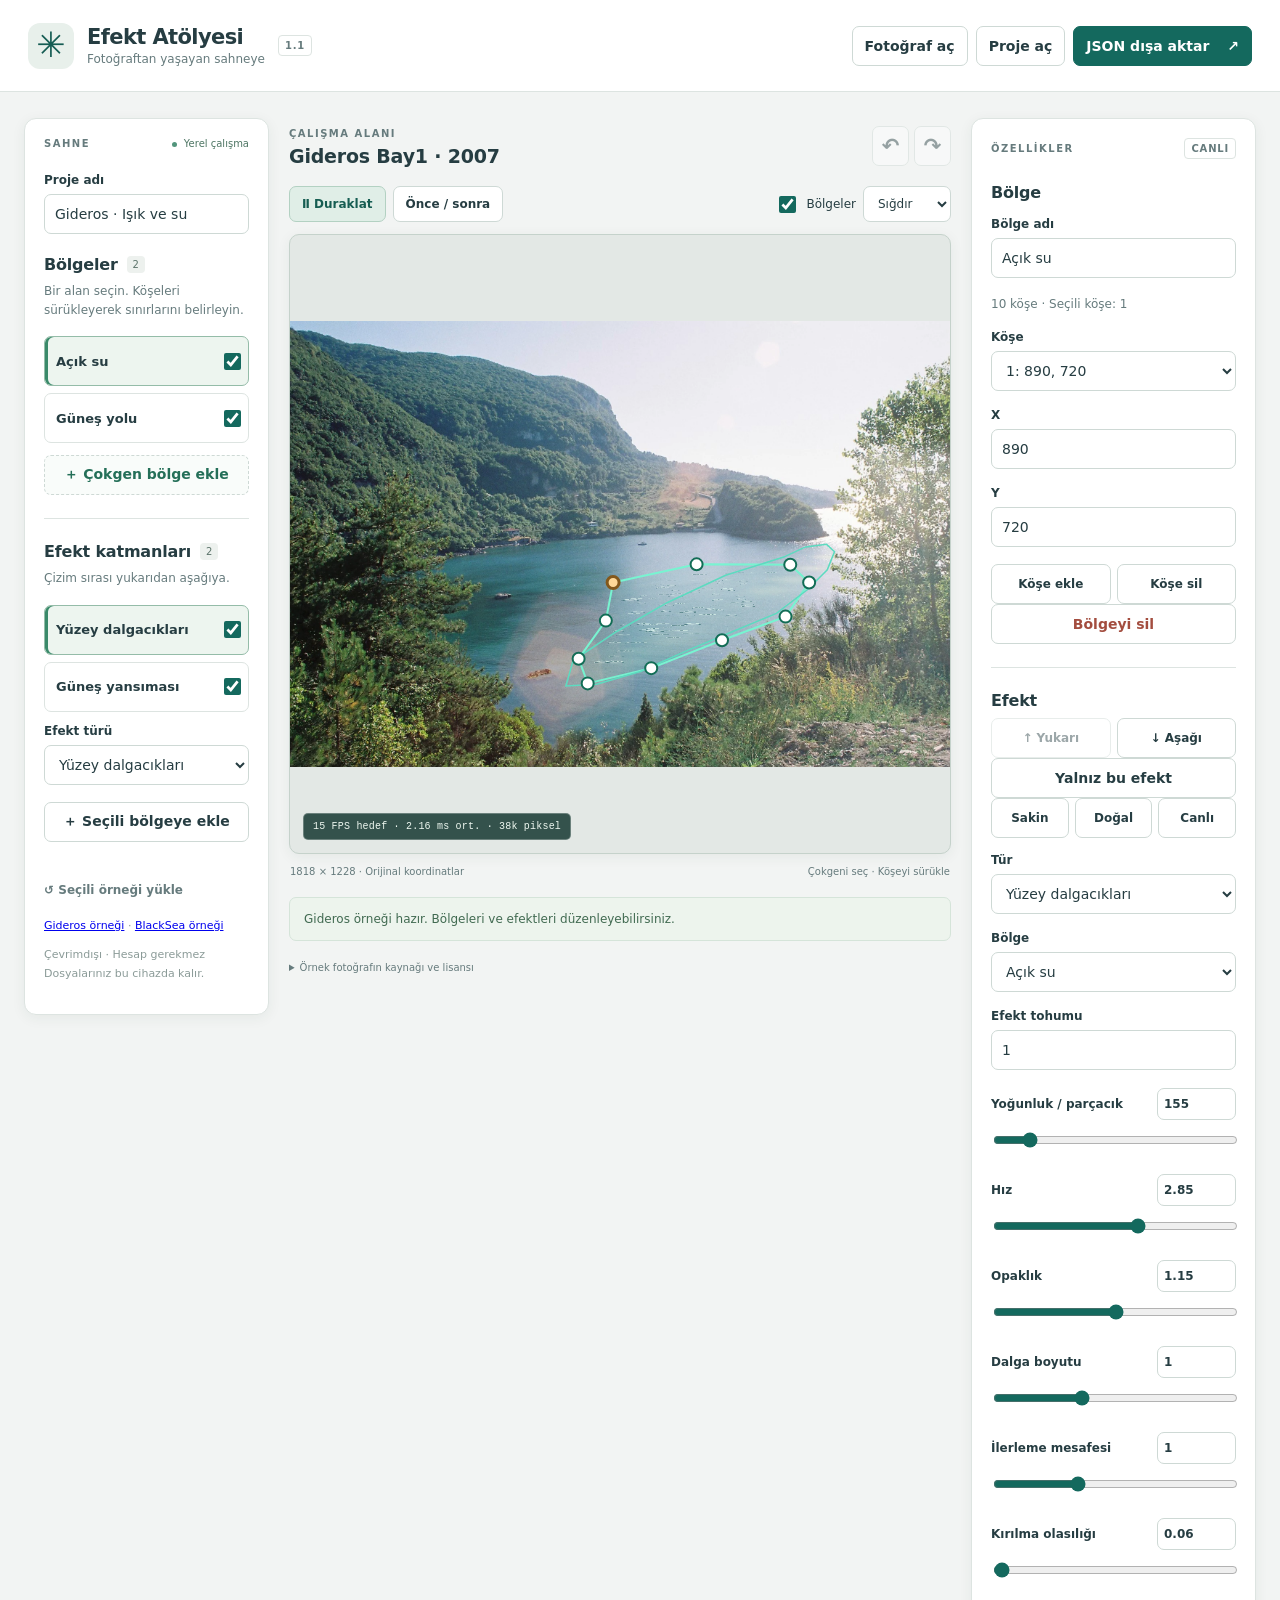
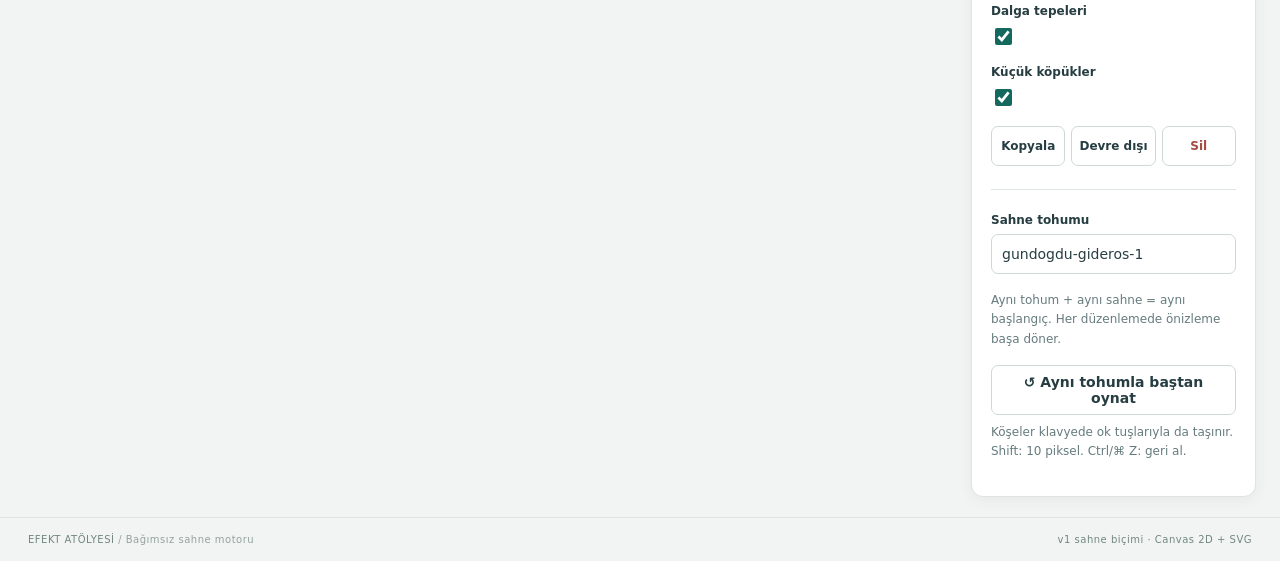
==== index.html @ 1693cc12 "baseline: existing effect studio 1.1" ====
<!doctype html>
<html lang="tr">
<head>
  <meta charset="utf-8"><meta name="viewport" content="width=device-width,initial-scale=1">
  <meta name="color-scheme" content="light">
  <meta http-equiv="Content-Security-Policy" content="default-src 'self'; script-src 'self'; style-src 'self' 'unsafe-inline'; img-src 'self' data: blob:; connect-src 'self'; object-src 'none'; base-uri 'none'; form-action 'none'">
  <title>Efekt Atölyesi — Sahne düzenleyici</title>
  <link rel="icon" href="data:,">
  <link rel="stylesheet" href="styles.css">
  <script type="module" src="src/editor/main.mjs"></script>
</head>
<body>
  <header class="topbar">
    <div class="brand"><span class="brand-mark" aria-hidden="true">✳</span><div><h1>Efekt Atölyesi</h1><p>Fotoğraftan yaşayan sahneye</p></div><span class="version">1.1</span></div>
    <nav class="file-actions" aria-label="Proje işlemleri">
      <button type="button" id="open-photo">Fotoğraf aç</button><input id="photo-file" class="visually-hidden" type="file" accept="image/png,image/jpeg,image/webp,image/avif,image/gif" aria-label="Fotoğraf dosyası">
      <button type="button" id="open-project">Proje aç</button><input id="project-file" class="visually-hidden" type="file" accept=".json,application/json" aria-label="JSON proje dosyası">
      <button type="button" id="export" class="primary">JSON dışa aktar <span aria-hidden="true">↗</span></button>
    </nav>
  </header>
  <main class="workspace">
    <aside class="panel library" aria-label="Sahne katmanları">
      <div class="panel-heading"><span class="eyebrow">SAHNE</span><span class="local-badge"><i></i> Yerel çalışma</span></div>
      <label class="field">Proje adı<input id="scene-name" maxlength="160"></label>
      <div class="section-title"><h2>Bölgeler</h2><span id="zone-count" class="count">0</span></div>
      <p class="help">Bir alan seçin. Köşeleri sürükleyerek sınırlarını belirleyin.</p>
      <div id="zones" class="item-list"></div>
      <button type="button" id="add-zone" class="full dashed">＋ Çokgen bölge ekle</button>
      <div class="divider"></div>
      <div class="section-title"><h2>Efekt katmanları</h2><span id="effect-count" class="count">0</span></div>
      <p class="help">Çizim sırası yukarıdan aşağıya.</p>
      <div id="effects" class="item-list"></div>
      <label class="field"><span>Efekt türü</span><select id="effect-type"></select></label>
      <button type="button" id="add-effect" class="full">＋ Seçili bölgeye ekle</button>
      <div class="library-bottom"><button type="button" id="reset" class="text-button">↺ Seçili örneği yükle</button><p><a href="?example=gideros">Gideros örneği</a> · <a href="?example=blacksea">BlackSea örneği</a></p><p>Çevrimdışı · Hesap gerekmez<br>Dosyalarınız bu cihazda kalır.</p></div>
    </aside>
    <section class="stage-column" aria-label="Canlı önizleme">
      <div class="stage-heading"><div><span class="eyebrow">ÇALIŞMA ALANI</span><h2 id="photo-name">Gideros</h2></div><div class="history-actions"><button type="button" id="undo" title="Geri al (Ctrl/⌘ Z)" aria-label="Geri al">↶</button><button type="button" id="redo" title="Yinele (Ctrl/⌘ Shift Z)" aria-label="Yinele">↷</button></div></div>
      <div class="preview-toolbar">
        <div class="toolbar-group"><button type="button" id="play" aria-pressed="true">Ⅱ Duraklat</button><button type="button" id="compare" aria-pressed="false">Önce / sonra</button></div>
        <div class="toolbar-group"><label class="check"><input id="guides" type="checkbox" checked> Bölgeler</label><label class="fit-control"><span class="visually-hidden">Fotoğraf yerleşimi</span><select id="fit"><option value="contain">Sığdır</option><option value="cover">Doldur</option></select></label></div>
      </div>
      <div id="preview-host" class="preview-host">
        <img id="photo" alt="Gideros örnek fotoğrafı" draggable="false">
        <svg id="guides-svg" xmlns="http://www.w3.org/2000/svg" aria-label="Bölge çokgenleri ve köşe tutamaçları"></svg>
        <span id="comparison-badge" class="comparison-badge" hidden>ÖNCE · Efektler kapalı</span>
        <div id="stats" class="stats" role="status">Motor hazırlanıyor…</div>
      </div>
      <p id="solo-status" class="help" role="status" hidden></p>
      <div class="stage-caption"><span id="dimensions">1818 × 1228 · Orijinal koordinatlar</span><span>Çokgeni seç · Köşeyi sürükle</span></div>
      <div id="status" class="status" role="status" aria-live="polite">Örnek sahne yükleniyor…</div>
      <details class="photo-credit"><summary>Örnek fotoğrafın kaynağı ve lisansı</summary><p id="credit-text"></p><p id="gideros-license"><a href="https://commons.wikimedia.org/wiki/File:Gideros_Bay1.jpg" target="_blank" rel="noreferrer">Makalp · Gideros Bay1 (2007)</a> · <a href="https://creativecommons.org/licenses/by-sa/3.0/" target="_blank" rel="license noreferrer">CC BY-SA 3.0</a>. Fotoğraf WebP olarak yeniden kodlanmıştır. Yalnızca örnek sahnedir.</p></details>
    </section>
    <aside class="panel inspector" aria-label="Bölge ve efekt ayarları">
      <div class="panel-heading"><span class="eyebrow">ÖZELLİKLER</span><span class="version">CANLI</span></div>
      <section id="zone-inspector"></section>
      <div class="divider"></div>
      <section id="effect-inspector"></section>
      <div class="divider"></div>
      <label class="field">Sahne tohumu<input id="scene-seed" maxlength="120" spellcheck="false"></label>
      <p class="help">Aynı tohum + aynı sahne = aynı başlangıç. Her düzenlemede önizleme başa döner.</p>
      <button type="button" id="restart" class="full">↺ Aynı tohumla baştan oynat</button>
      <p class="help">Köşeler klavyede ok tuşlarıyla da taşınır. Shift: 10 piksel. Ctrl/⌘ Z: geri al.</p>
    </aside>
  </main>
  <footer class="app-footer"><span>EFEKT ATÖLYESİ <span class="muted">/ Bağımsız sahne motoru</span></span><span>v1 sahne biçimi · Canvas 2D + SVG</span></footer>
  <noscript>Bu yerel düzenleyiciyi kullanmak için JavaScript’i etkinleştirin.</noscript>
</body>
</html>
---- styles.css ----
:root{font-family:system-ui,-apple-system,"Segoe UI",sans-serif;color:#263d42;background:#f2f4f3;font-size:14px;--accent:#14695e;--border:#dde4e1;--muted:#667b7d;--shadow:0 3px 14px #203b3510}*{box-sizing:border-box}body{margin:0}button,input,select{font:inherit}button,select,input{min-height:40px;border:1px solid #ced9d5;border-radius:7px;background:white;color:inherit}button{padding:8px 12px;cursor:pointer;font-weight:600;transition:background .12s}button:hover{background:#edf4f1;border-color:#9db7ac}button:disabled{opacity:.45;cursor:default}button.primary{background:var(--accent);border-color:var(--accent);color:#fff}button.primary:hover{background:#0e554c}button[aria-pressed=true]{background:#e0eee7;color:#165d52;border-color:#b3d1c2}:focus-visible{outline:3px solid #e8a440;outline-offset:3px}input,select{padding:8px 10px;max-width:100%;width:100%}input[type=checkbox]{width:17px;height:17px;min-height:0;accent-color:var(--accent);cursor:pointer}input[type=range]{padding:0;min-height:26px;accent-color:var(--accent)}.topbar{min-height:92px;background:#fff;border-bottom:1px solid var(--border);display:flex;align-items:center;justify-content:space-between;padding:18px 28px;gap:20px}.brand{display:flex;gap:13px;align-items:center}.brand-mark{font-size:35px;line-height:1;color:#155c53;background:#e8f0eb;width:46px;height:46px;border-radius:12px;display:grid;place-items:center}h1{font-size:21px;letter-spacing:-.6px;margin:0}h2{font-size:16px;margin:0;letter-spacing:-.2px}.brand p{margin:3px 0 0;font-size:12px;color:var(--muted)}.version{font-size:10px;letter-spacing:.8px;font-weight:700;border:1px solid var(--border);border-radius:4px;padding:4px 6px;white-space:nowrap;color:var(--muted)}.file-actions{display:flex;gap:8px;flex-wrap:wrap}.file-actions .primary span{margin-left:13px}.workspace{max-width:1920px;margin:auto;padding:26px 24px 20px;display:grid;grid-template-columns:245px minmax(300px,1fr) 285px;gap:20px;align-items:start}.panel{background:white;border:1px solid var(--border);box-shadow:var(--shadow);border-radius:12px;padding:19px;min-width:0}.panel-heading{display:flex;align-items:center;justify-content:space-between;gap:8px;margin-bottom:24px}.eyebrow{font-size:10px;font-weight:750;letter-spacing:1.5px;color:var(--muted)}.local-badge{font-size:10px;color:#4d7563;white-space:nowrap}.local-badge i{display:inline-block;background:#52957c;width:5px;height:5px;border-radius:50%;margin-right:4px}.field{display:flex;flex-direction:column;gap:7px;font-size:12px;font-weight:600;margin-bottom:17px}.field input,.field select{font-size:14px;font-weight:400}.section-title{display:flex;align-items:center;gap:9px;margin:21px 0 8px}.count{font-size:10px;background:#edf1ee;color:#5c746b;border-radius:4px;padding:3px 6px}.help{font-size:12px;line-height:1.6;color:var(--muted);margin:8px 0 16px}.item-list{display:grid;gap:7px;margin-bottom:12px}.list-row{display:flex;align-items:center;gap:6px;border:1px solid var(--border);border-radius:7px;background:#fff;padding:4px}.list-row.selected{background:#edf5ef;border-color:#94bca8;box-shadow:inset 3px 0 #3a8a6a}.list-row .row-select{flex:1;min-width:0;text-align:left;border:0;background:transparent;font-size:13px;font-weight:600;padding:7px;overflow:hidden;text-overflow:ellipsis}.row-select small{display:block;font-size:10px;color:var(--muted);font-weight:400;margin-top:4px}.row-toggle{display:grid;place-items:center;min-width:30px}.swatch{display:inline-block;width:8px;height:8px;border-radius:2px;margin-right:7px;background:#3caa8b}.list-row:nth-child(even) .swatch{background:#d6a252}.full{width:100%}.dashed{border-style:dashed;color:#246f58;background:#f9fcfa}.divider{height:1px;background:var(--border);margin:23px 0}.library-bottom{margin-top:32px}.text-button{border:0;background:transparent;padding:0;min-height:32px;color:var(--muted);text-align:left;font-size:12px}.library-bottom p{font-size:11px;line-height:1.7;color:#8b9b98}.stage-column{min-width:0}.stage-heading{display:flex;justify-content:space-between;align-items:center;min-height:55px;margin-bottom:13px}.stage-heading h2{font-size:19px;margin-top:5px}.history-actions{display:flex;gap:5px}.history-actions button{font-size:21px;min-width:37px;padding:1px 8px}.preview-toolbar{display:flex;justify-content:space-between;gap:10px;align-items:center;margin:0 0 12px;flex-wrap:wrap}.toolbar-group{display:flex;gap:7px;align-items:center}.preview-toolbar button,.preview-toolbar select{font-size:12px;min-height:36px}.check{display:flex;gap:7px;align-items:center;font-size:12px;white-space:nowrap}.fit-control select{width:88px}.preview-host{position:relative;width:100%;height:clamp(360px,51vw,620px);overflow:hidden;background:#e3e8e5;border:1px solid #c5d2cb;border-radius:10px;box-shadow:var(--shadow);isolation:isolate}.preview-host>img{display:block;position:absolute;inset:0;width:100%;height:100%;object-fit:contain;object-position:50% 50%;user-select:none}.preview-host>svg{position:absolute;inset:0;width:100%;height:100%;z-index:2;overflow:hidden;touch-action:none;pointer-events:none}.zone-polygon{stroke:#5ddbc0;stroke-width:1.5;fill:#42b99c08;pointer-events:all;cursor:pointer;vector-effect:non-scaling-stroke}.zone-polygon.is-selected{stroke:#78f4d1;stroke-width:2;fill:#42b99c15}.vertex{fill:#fff;stroke:#126d56;stroke-width:2;pointer-events:all;cursor:grab;outline:none}.vertex.selected,.vertex:focus{fill:#ffd898;stroke:#83581c;stroke-width:3}.vertex:active{cursor:grabbing}.stats{position:absolute;bottom:13px;left:13px;z-index:3;border:1px solid #ffffff45;background:#193a34dc;color:#eff8f1;font:10px ui-monospace,monospace;letter-spacing:.2px;padding:7px 9px;border-radius:5px;pointer-events:none}.comparison-badge{position:absolute;top:13px;left:13px;z-index:3;background:#fff2cf;color:#674c12;font-size:11px;font-weight:700;padding:7px 10px;border-radius:5px;pointer-events:none}.stage-caption{display:flex;justify-content:space-between;gap:10px;font-size:10px;color:var(--muted);padding:12px 1px}.status{padding:12px 14px;border:1px solid #d5e4d9;background:#edf4ed;color:#416a51;border-radius:7px;font-size:12px;line-height:1.5;margin-top:8px;min-height:43px}.status.error{background:#fff1ea;border-color:#edbda9;color:#8d3926}.photo-credit{font-size:10px;color:var(--muted);margin:18px 0;line-height:1.7}.photo-credit summary{cursor:pointer}.photo-credit a{color:inherit}#zone-inspector h2,#effect-inspector h2{margin-bottom:8px}.inspector .field{margin-top:15px}.inspector .button-row{display:flex;gap:6px;flex-wrap:wrap}.inspector .button-row button{flex:1;font-size:12px;padding:7px;white-space:nowrap}.danger{color:#a34d3f}.param{margin:18px 0}.param-line{display:flex;justify-content:space-between;align-items:center;gap:10px;font-size:12px;font-weight:600;margin-bottom:5px}.param-line input{width:79px;min-height:32px;padding:4px 6px;font-variant-numeric:tabular-nums}.param-line label{flex:1}.empty{font-size:12px;color:var(--muted);padding:14px 8px;border:1px dashed var(--border);border-radius:7px;line-height:1.6}.app-footer{display:flex;justify-content:space-between;gap:20px;padding:16px 28px;border-top:1px solid var(--border);color:#728780;font-size:10px;letter-spacing:.5px}.muted{color:#94a39d}.visually-hidden{position:absolute;width:1px;height:1px;padding:0;margin:-1px;overflow:hidden;clip:rect(0,0,0,0);white-space:nowrap;border:0}button[hidden],[hidden]{display:none!important}@media(min-width:1600px){.preview-host{height:680px}}@media(max-width:1180px){.workspace{grid-template-columns:210px minmax(300px,1fr);gap:16px;padding:20px 16px}.panel{padding:15px}.inspector{grid-column:1/-1;display:grid;grid-template-columns:1fr 1.4fr 1fr;gap:22px}.inspector>.divider{display:none}.inspector>section{min-width:0}.inspector>.field{grid-column:3;grid-row:1;align-self:start}.inspector>.help,.inspector>#restart{grid-column:3}.inspector #effect-inspector{grid-column:2;grid-row:1/6}.inspector #zone-inspector{grid-row:1/6}.preview-host{height:510px}}@media(max-width:700px){.topbar{padding:16px;align-items:start;flex-direction:column;gap:14px}.brand .version{margin-left:8px}.file-actions{width:100%}.file-actions button{flex:1;font-size:12px;padding:8px}.file-actions .primary span{margin:0}.workspace{display:flex;flex-direction:column;padding:15px 12px;gap:16px}.stage-column{width:100%;order:0}.library{order:1;width:100%}.inspector{order:2;width:100%;display:block}.preview-host{height:440px}.stage-heading{min-height:46px}.stage-heading h2{font-size:17px}.toolbar-group{gap:5px}.preview-toolbar{gap:8px}.preview-toolbar button{padding:7px}.stage-caption{font-size:9px}.stage-caption span:last-child{display:none}.inspector>.divider{display:block}.app-footer{padding:15px;font-size:9px;flex-direction:column;gap:7px}.stats{font-size:9px;left:8px;bottom:8px}.library-bottom{margin-top:18px}}
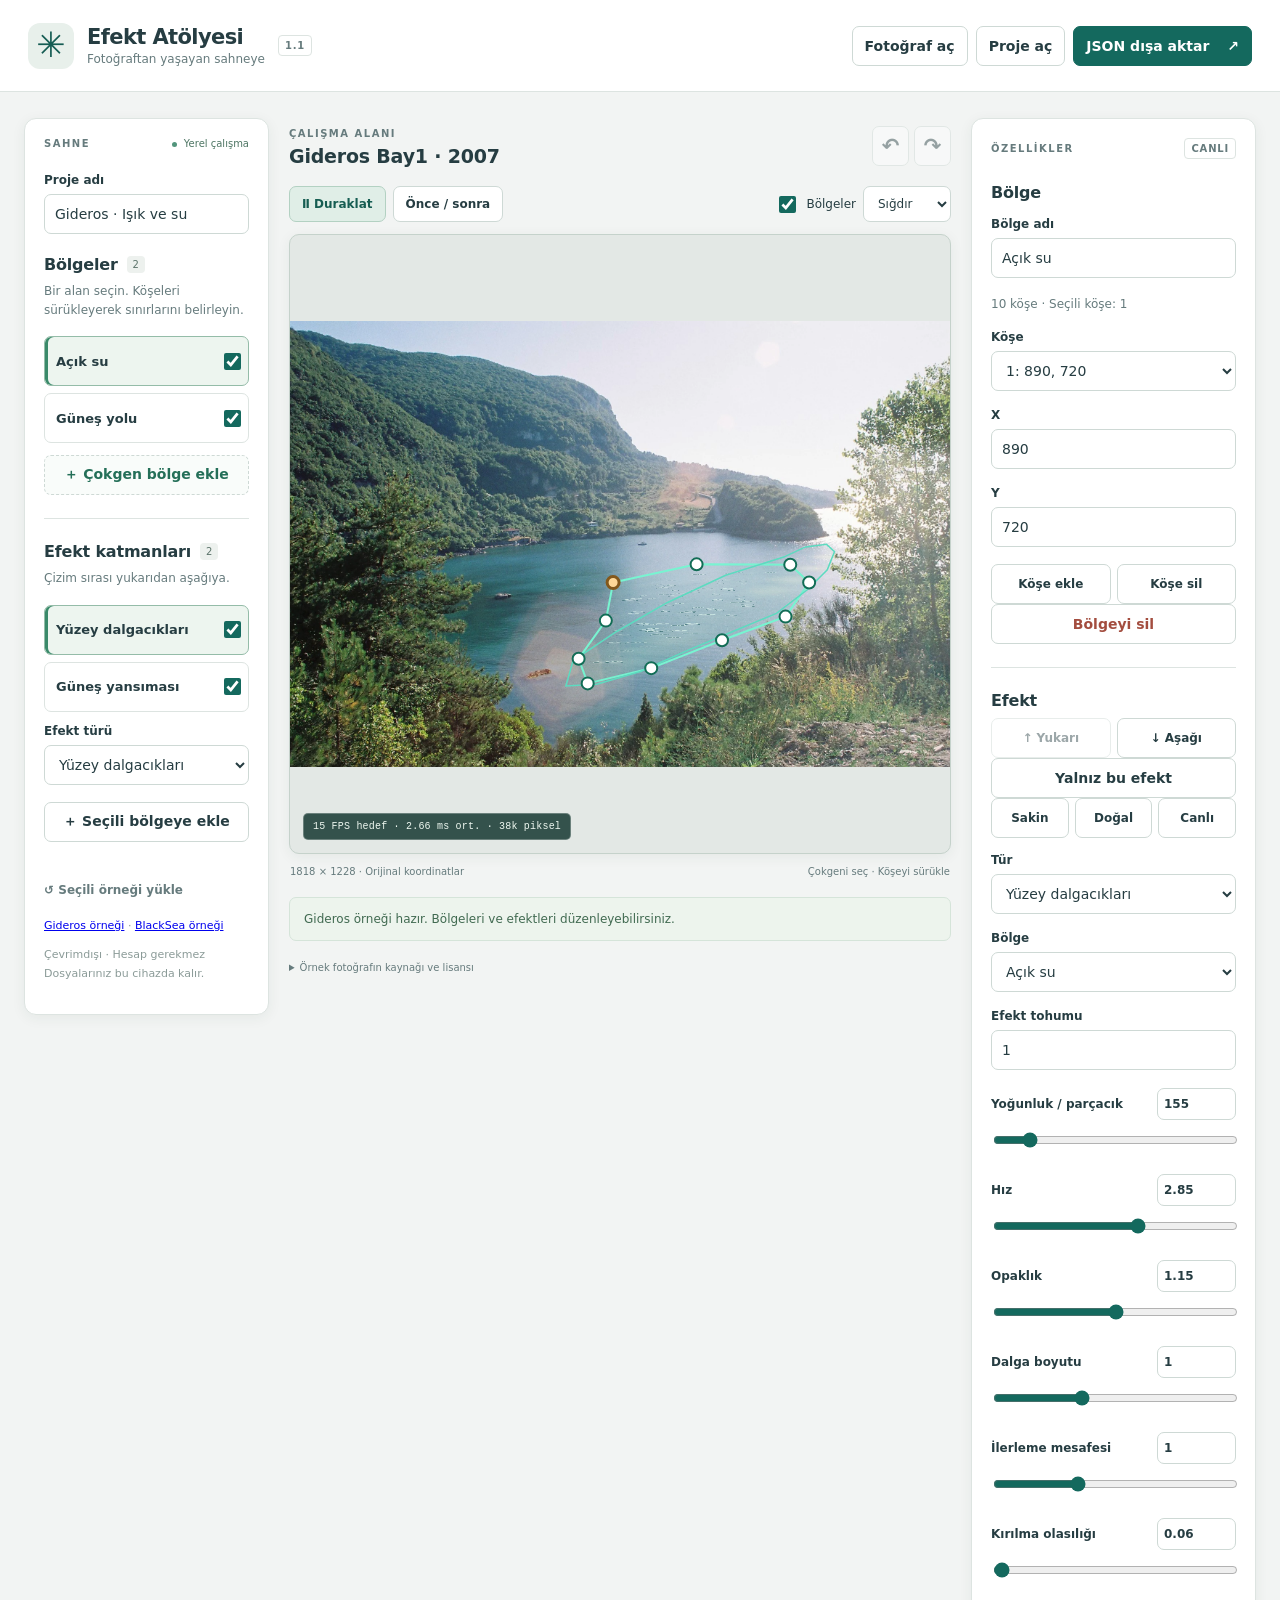
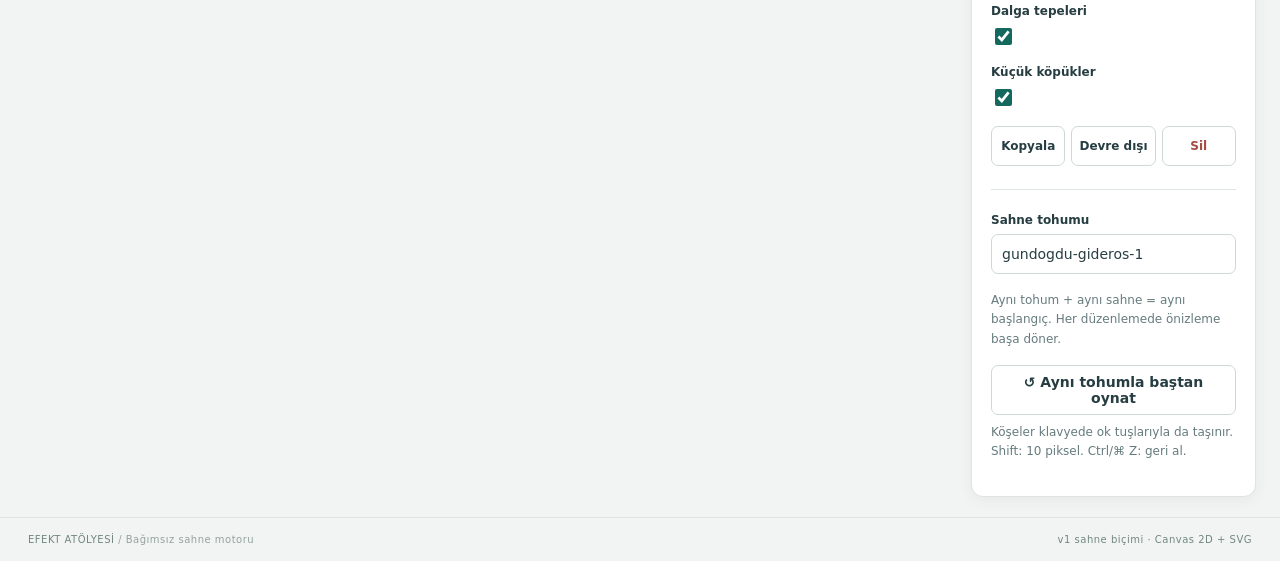
==== commit 8ba385f6: "feat: admin integrated multi-project effect studio" ====
--- a/index.html
+++ b/index.html
@@ -53,6 +53,7 @@
     </section>
     <aside class="panel inspector" aria-label="Bölge ve efekt ayarları">
       <div class="panel-heading"><span class="eyebrow">ÖZELLİKLER</span><span class="version">CANLI</span></div>
+      <div class="inspector-switch" aria-label="Düzenlenecek öğe"><button id="inspect-effect" type="button" aria-pressed="true">Efekt</button><button id="inspect-zone" type="button" aria-pressed="false">Bölge</button></div>
       <section id="zone-inspector"></section>
       <div class="divider"></div>
       <section id="effect-inspector"></section>
--- a/styles.css
+++ b/styles.css
@@ -1 +1,20 @@
 :root{font-family:system-ui,-apple-system,"Segoe UI",sans-serif;color:#263d42;background:#f2f4f3;font-size:14px;--accent:#14695e;--border:#dde4e1;--muted:#667b7d;--shadow:0 3px 14px #203b3510}*{box-sizing:border-box}body{margin:0}button,input,select{font:inherit}button,select,input{min-height:40px;border:1px solid #ced9d5;border-radius:7px;background:white;color:inherit}button{padding:8px 12px;cursor:pointer;font-weight:600;transition:background .12s}button:hover{background:#edf4f1;border-color:#9db7ac}button:disabled{opacity:.45;cursor:default}button.primary{background:var(--accent);border-color:var(--accent);color:#fff}button.primary:hover{background:#0e554c}button[aria-pressed=true]{background:#e0eee7;color:#165d52;border-color:#b3d1c2}:focus-visible{outline:3px solid #e8a440;outline-offset:3px}input,select{padding:8px 10px;max-width:100%;width:100%}input[type=checkbox]{width:17px;height:17px;min-height:0;accent-color:var(--accent);cursor:pointer}input[type=range]{padding:0;min-height:26px;accent-color:var(--accent)}.topbar{min-height:92px;background:#fff;border-bottom:1px solid var(--border);display:flex;align-items:center;justify-content:space-between;padding:18px 28px;gap:20px}.brand{display:flex;gap:13px;align-items:center}.brand-mark{font-size:35px;line-height:1;color:#155c53;background:#e8f0eb;width:46px;height:46px;border-radius:12px;display:grid;place-items:center}h1{font-size:21px;letter-spacing:-.6px;margin:0}h2{font-size:16px;margin:0;letter-spacing:-.2px}.brand p{margin:3px 0 0;font-size:12px;color:var(--muted)}.version{font-size:10px;letter-spacing:.8px;font-weight:700;border:1px solid var(--border);border-radius:4px;padding:4px 6px;white-space:nowrap;color:var(--muted)}.file-actions{display:flex;gap:8px;flex-wrap:wrap}.file-actions .primary span{margin-left:13px}.workspace{max-width:1920px;margin:auto;padding:26px 24px 20px;display:grid;grid-template-columns:245px minmax(300px,1fr) 285px;gap:20px;align-items:start}.panel{background:white;border:1px solid var(--border);box-shadow:var(--shadow);border-radius:12px;padding:19px;min-width:0}.panel-heading{display:flex;align-items:center;justify-content:space-between;gap:8px;margin-bottom:24px}.eyebrow{font-size:10px;font-weight:750;letter-spacing:1.5px;color:var(--muted)}.local-badge{font-size:10px;color:#4d7563;white-space:nowrap}.local-badge i{display:inline-block;background:#52957c;width:5px;height:5px;border-radius:50%;margin-right:4px}.field{display:flex;flex-direction:column;gap:7px;font-size:12px;font-weight:600;margin-bottom:17px}.field input,.field select{font-size:14px;font-weight:400}.section-title{display:flex;align-items:center;gap:9px;margin:21px 0 8px}.count{font-size:10px;background:#edf1ee;color:#5c746b;border-radius:4px;padding:3px 6px}.help{font-size:12px;line-height:1.6;color:var(--muted);margin:8px 0 16px}.item-list{display:grid;gap:7px;margin-bottom:12px}.list-row{display:flex;align-items:center;gap:6px;border:1px solid var(--border);border-radius:7px;background:#fff;padding:4px}.list-row.selected{background:#edf5ef;border-color:#94bca8;box-shadow:inset 3px 0 #3a8a6a}.list-row .row-select{flex:1;min-width:0;text-align:left;border:0;background:transparent;font-size:13px;font-weight:600;padding:7px;overflow:hidden;text-overflow:ellipsis}.row-select small{display:block;font-size:10px;color:var(--muted);font-weight:400;margin-top:4px}.row-toggle{display:grid;place-items:center;min-width:30px}.swatch{display:inline-block;width:8px;height:8px;border-radius:2px;margin-right:7px;background:#3caa8b}.list-row:nth-child(even) .swatch{background:#d6a252}.full{width:100%}.dashed{border-style:dashed;color:#246f58;background:#f9fcfa}.divider{height:1px;background:var(--border);margin:23px 0}.library-bottom{margin-top:32px}.text-button{border:0;background:transparent;padding:0;min-height:32px;color:var(--muted);text-align:left;font-size:12px}.library-bottom p{font-size:11px;line-height:1.7;color:#8b9b98}.stage-column{min-width:0}.stage-heading{display:flex;justify-content:space-between;align-items:center;min-height:55px;margin-bottom:13px}.stage-heading h2{font-size:19px;margin-top:5px}.history-actions{display:flex;gap:5px}.history-actions button{font-size:21px;min-width:37px;padding:1px 8px}.preview-toolbar{display:flex;justify-content:space-between;gap:10px;align-items:center;margin:0 0 12px;flex-wrap:wrap}.toolbar-group{display:flex;gap:7px;align-items:center}.preview-toolbar button,.preview-toolbar select{font-size:12px;min-height:36px}.check{display:flex;gap:7px;align-items:center;font-size:12px;white-space:nowrap}.fit-control select{width:88px}.preview-host{position:relative;width:100%;height:clamp(360px,51vw,620px);overflow:hidden;background:#e3e8e5;border:1px solid #c5d2cb;border-radius:10px;box-shadow:var(--shadow);isolation:isolate}.preview-host>img{display:block;position:absolute;inset:0;width:100%;height:100%;object-fit:contain;object-position:50% 50%;user-select:none}.preview-host>svg{position:absolute;inset:0;width:100%;height:100%;z-index:2;overflow:hidden;touch-action:none;pointer-events:none}.zone-polygon{stroke:#5ddbc0;stroke-width:1.5;fill:#42b99c08;pointer-events:all;cursor:pointer;vector-effect:non-scaling-stroke}.zone-polygon.is-selected{stroke:#78f4d1;stroke-width:2;fill:#42b99c15}.vertex{fill:#fff;stroke:#126d56;stroke-width:2;pointer-events:all;cursor:grab;outline:none}.vertex.selected,.vertex:focus{fill:#ffd898;stroke:#83581c;stroke-width:3}.vertex:active{cursor:grabbing}.stats{position:absolute;bottom:13px;left:13px;z-index:3;border:1px solid #ffffff45;background:#193a34dc;color:#eff8f1;font:10px ui-monospace,monospace;letter-spacing:.2px;padding:7px 9px;border-radius:5px;pointer-events:none}.comparison-badge{position:absolute;top:13px;left:13px;z-index:3;background:#fff2cf;color:#674c12;font-size:11px;font-weight:700;padding:7px 10px;border-radius:5px;pointer-events:none}.stage-caption{display:flex;justify-content:space-between;gap:10px;font-size:10px;color:var(--muted);padding:12px 1px}.status{padding:12px 14px;border:1px solid #d5e4d9;background:#edf4ed;color:#416a51;border-radius:7px;font-size:12px;line-height:1.5;margin-top:8px;min-height:43px}.status.error{background:#fff1ea;border-color:#edbda9;color:#8d3926}.photo-credit{font-size:10px;color:var(--muted);margin:18px 0;line-height:1.7}.photo-credit summary{cursor:pointer}.photo-credit a{color:inherit}#zone-inspector h2,#effect-inspector h2{margin-bottom:8px}.inspector .field{margin-top:15px}.inspector .button-row{display:flex;gap:6px;flex-wrap:wrap}.inspector .button-row button{flex:1;font-size:12px;padding:7px;white-space:nowrap}.danger{color:#a34d3f}.param{margin:18px 0}.param-line{display:flex;justify-content:space-between;align-items:center;gap:10px;font-size:12px;font-weight:600;margin-bottom:5px}.param-line input{width:79px;min-height:32px;padding:4px 6px;font-variant-numeric:tabular-nums}.param-line label{flex:1}.empty{font-size:12px;color:var(--muted);padding:14px 8px;border:1px dashed var(--border);border-radius:7px;line-height:1.6}.app-footer{display:flex;justify-content:space-between;gap:20px;padding:16px 28px;border-top:1px solid var(--border);color:#728780;font-size:10px;letter-spacing:.5px}.muted{color:#94a39d}.visually-hidden{position:absolute;width:1px;height:1px;padding:0;margin:-1px;overflow:hidden;clip:rect(0,0,0,0);white-space:nowrap;border:0}button[hidden],[hidden]{display:none!important}@media(min-width:1600px){.preview-host{height:680px}}@media(max-width:1180px){.workspace{grid-template-columns:210px minmax(300px,1fr);gap:16px;padding:20px 16px}.panel{padding:15px}.inspector{grid-column:1/-1;display:grid;grid-template-columns:1fr 1.4fr 1fr;gap:22px}.inspector>.divider{display:none}.inspector>section{min-width:0}.inspector>.field{grid-column:3;grid-row:1;align-self:start}.inspector>.help,.inspector>#restart{grid-column:3}.inspector #effect-inspector{grid-column:2;grid-row:1/6}.inspector #zone-inspector{grid-row:1/6}.preview-host{height:510px}}@media(max-width:700px){.topbar{padding:16px;align-items:start;flex-direction:column;gap:14px}.brand .version{margin-left:8px}.file-actions{width:100%}.file-actions button{flex:1;font-size:12px;padding:8px}.file-actions .primary span{margin:0}.workspace{display:flex;flex-direction:column;padding:15px 12px;gap:16px}.stage-column{width:100%;order:0}.library{order:1;width:100%}.inspector{order:2;width:100%;display:block}.preview-host{height:440px}.stage-heading{min-height:46px}.stage-heading h2{font-size:17px}.toolbar-group{gap:5px}.preview-toolbar{gap:8px}.preview-toolbar button{padding:7px}.stage-caption{font-size:9px}.stage-caption span:last-child{display:none}.inspector>.divider{display:block}.app-footer{padding:15px;font-size:9px;flex-direction:column;gap:7px}.stats{font-size:9px;left:8px;bottom:8px}.library-bottom{margin-top:18px}}
+
+body.embedded .topbar,body.embedded .app-footer,body.embedded .library-bottom{display:none}body.embedded .workspace{padding:10px;gap:12px;grid-template-columns:220px minmax(380px,1fr) 265px;max-width:none}body.embedded .panel{padding:13px}body.embedded .panel-heading{margin-bottom:12px}body.embedded .preview-host{height:clamp(420px,60vh,840px)}body.embedded .photo-credit{display:none}body.embedded .stage-heading{min-height:37px;margin-bottom:6px}body.embedded .inspector .field{margin-top:10px}body.embedded .inspector .param{margin:12px 0}@media(max-width:1180px){body.embedded .workspace{grid-template-columns:190px minmax(320px,1fr)}body.embedded .preview-host{height:510px}}@media(max-width:700px){body.embedded .workspace{display:flex;padding:8px}body.embedded .preview-host{height:420px}}
+
+/* Admin içi düzen: 900px üzerindeki çalışma alanında üç panel her zaman yan yana. */
+@media(min-width:900px){
+ body.embedded .workspace{display:grid;grid-template-columns:190px minmax(320px,1fr) 230px;gap:10px;align-items:start;padding:9px}
+ body.embedded .inspector{display:block;grid-column:auto;grid-row:auto;min-width:0}
+ body.embedded .inspector>.divider{display:block}
+ body.embedded .inspector>.field,body.embedded .inspector>.help,body.embedded .inspector>#restart,body.embedded .inspector #effect-inspector,body.embedded .inspector #zone-inspector{grid-column:auto;grid-row:auto;align-self:auto}
+ body.embedded .preview-host{height:clamp(420px,63vh,740px)}
+}
+
+.inspector-switch{display:none}
+body.embedded .inspector-switch{display:grid;grid-template-columns:1fr 1fr;gap:5px;margin:-2px 0 15px}
+body.embedded .inspector-switch button{min-height:34px;padding:5px;border-color:var(--border);font-size:12px;background:#f8fbfa}
+body.embedded .inspector-switch button[aria-pressed=true]{background:#e0eee7;border-color:#9bbca9;color:#155d4d}
+body.embedded[data-inspector=zone] #effect-inspector,body.embedded[data-inspector=effect] #zone-inspector{display:none}
+body.embedded .inspector>.divider{display:none}
+body.embedded .inspector #scene-seed{margin-top:24px}
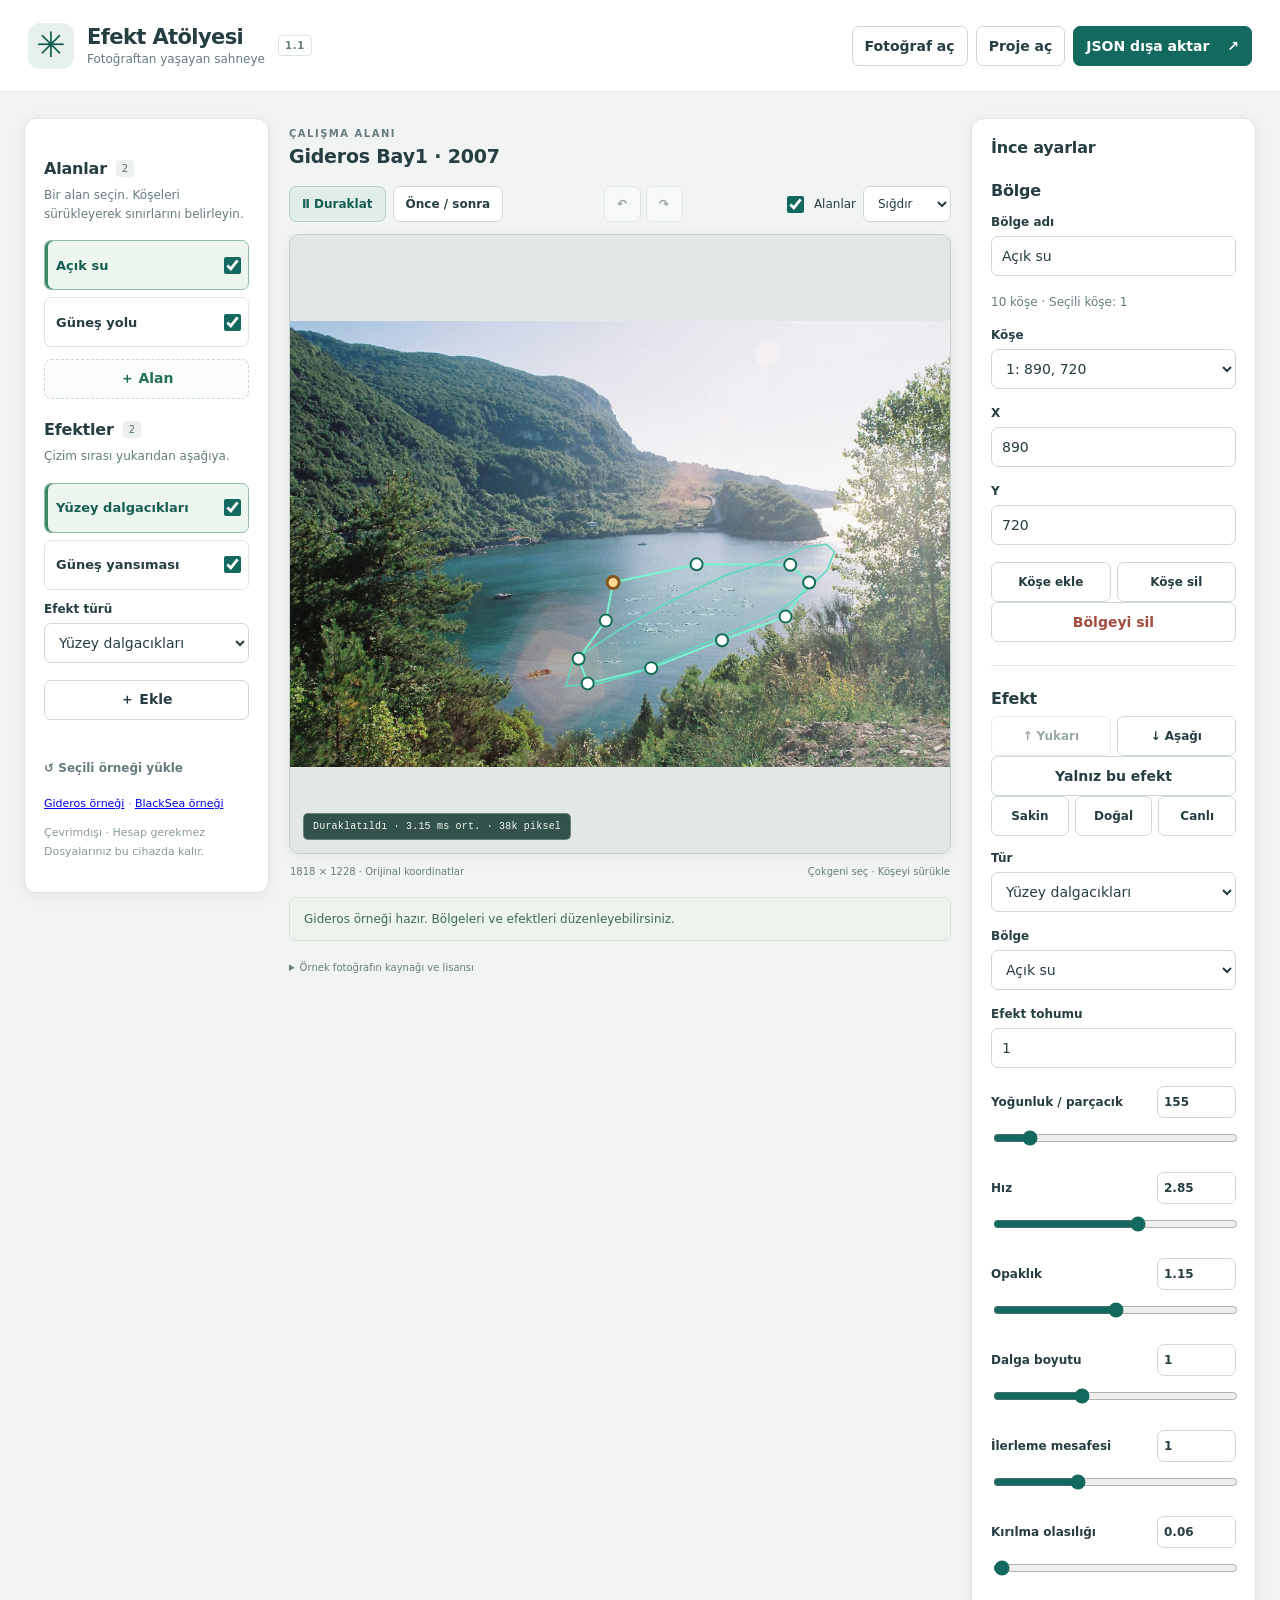
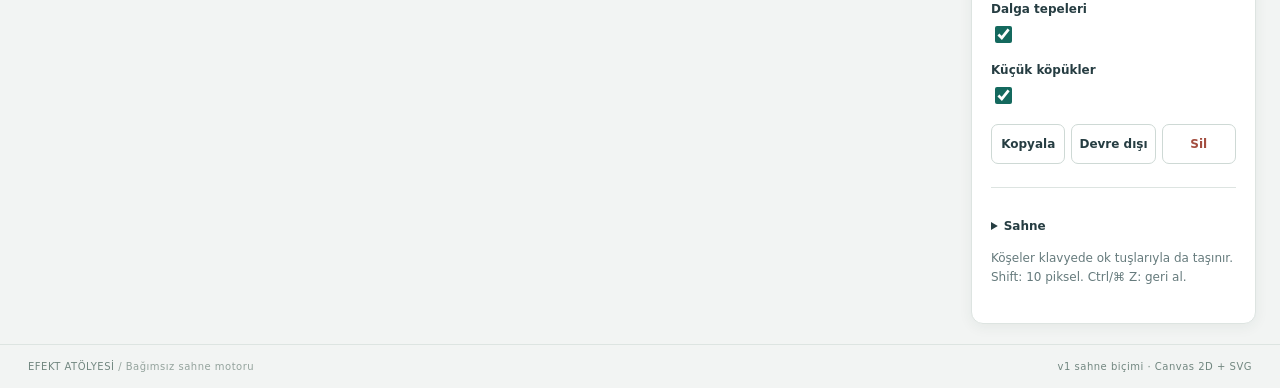
==== commit 78c892f3: "feat(effects): add canonical scene-object runtime and editor" ====
--- a/index.html
+++ b/index.html
@@ -20,25 +20,30 @@
   </header>
   <main class="workspace">
     <aside class="panel library" aria-label="Sahne katmanları">
-      <div class="panel-heading"><span class="eyebrow">SAHNE</span><span class="local-badge"><i></i> Yerel çalışma</span></div>
-      <label class="field">Proje adı<input id="scene-name" maxlength="160"></label>
-      <div class="section-title"><h2>Bölgeler</h2><span id="zone-count" class="count">0</span></div>
-      <p class="help">Bir alan seçin. Köşeleri sürükleyerek sınırlarını belirleyin.</p>
-      <div id="zones" class="item-list"></div>
-      <button type="button" id="add-zone" class="full dashed">＋ Çokgen bölge ekle</button>
-      <div class="divider"></div>
-      <div class="section-title"><h2>Efekt katmanları</h2><span id="effect-count" class="count">0</span></div>
-      <p class="help">Çizim sırası yukarıdan aşağıya.</p>
-      <div id="effects" class="item-list"></div>
-      <label class="field"><span>Efekt türü</span><select id="effect-type"></select></label>
-      <button type="button" id="add-effect" class="full">＋ Seçili bölgeye ekle</button>
+      <section class="zone-library" aria-labelledby="zones-heading">
+        <div class="section-title"><h2 id="zones-heading">Alanlar</h2><span id="zone-count" class="count">0</span></div>
+        <p class="help">Bir alan seçin. Köşeleri sürükleyerek sınırlarını belirleyin.</p>
+        <div id="zones" class="item-list" aria-label="Alan listesi"></div>
+        <button type="button" id="add-zone" class="full dashed" title="Çokgen alan ekle">＋ Alan</button>
+      </section>
+      <section class="effect-library" aria-labelledby="effects-heading">
+        <div class="section-title"><h2 id="effects-heading">Efektler</h2><span id="effect-count" class="count">0</span></div>
+        <p class="help">Çizim sırası yukarıdan aşağıya.</p>
+        <div id="effects" class="item-list" aria-label="Efekt listesi"></div>
+        <div class="effect-add">
+          <label class="field"><span>Efekt türü</span><select id="effect-type" title="Eklenecek efekt türü"></select></label>
+          <button type="button" id="add-effect" class="full" title="Seçili alana efekt ekle">＋ Ekle</button>
+        </div>
+      </section>
       <div class="library-bottom"><button type="button" id="reset" class="text-button">↺ Seçili örneği yükle</button><p><a href="?example=gideros">Gideros örneği</a> · <a href="?example=blacksea">BlackSea örneği</a></p><p>Çevrimdışı · Hesap gerekmez<br>Dosyalarınız bu cihazda kalır.</p></div>
     </aside>
     <section class="stage-column" aria-label="Canlı önizleme">
-      <div class="stage-heading"><div><span class="eyebrow">ÇALIŞMA ALANI</span><h2 id="photo-name">Gideros</h2></div><div class="history-actions"><button type="button" id="undo" title="Geri al (Ctrl/⌘ Z)" aria-label="Geri al">↶</button><button type="button" id="redo" title="Yinele (Ctrl/⌘ Shift Z)" aria-label="Yinele">↷</button></div></div>
-      <div class="preview-toolbar">
-        <div class="toolbar-group"><button type="button" id="play" aria-pressed="true">Ⅱ Duraklat</button><button type="button" id="compare" aria-pressed="false">Önce / sonra</button></div>
-        <div class="toolbar-group"><label class="check"><input id="guides" type="checkbox" checked> Bölgeler</label><label class="fit-control"><span class="visually-hidden">Fotoğraf yerleşimi</span><select id="fit"><option value="contain">Sığdır</option><option value="cover">Doldur</option></select></label></div>
+      <div class="stage-heading"><div><span class="eyebrow">ÇALIŞMA ALANI</span><h2 id="photo-name">Gideros</h2></div></div>
+      <div class="preview-toolbar" role="toolbar" aria-label="Görsel araçları">
+        <h2 class="embedded-only">Canlı görsel</h2>
+        <div class="toolbar-group"><button type="button" id="play" title="Önizlemeyi oynat veya duraklat" aria-pressed="true">Ⅱ Duraklat</button><button type="button" id="compare" title="Efektli ve orijinal görseli karşılaştır" aria-pressed="false">Önce / sonra</button></div>
+        <div class="history-actions"><button type="button" id="undo" title="Geri al (Ctrl/⌘ Z)" aria-label="Geri al">↶</button><button type="button" id="redo" title="Yinele (Ctrl/⌘ Shift Z)" aria-label="Yinele">↷</button></div>
+        <div class="toolbar-group"><label class="check" title="Alan sınırlarını göster"><input id="guides" type="checkbox" checked> Alanlar</label><label class="fit-control"><span class="visually-hidden">Fotoğraf yerleşimi</span><select id="fit"><option value="contain">Sığdır</option><option value="cover">Doldur</option></select></label></div>
       </div>
       <div id="preview-host" class="preview-host">
         <img id="photo" alt="Gideros örnek fotoğrafı" draggable="false">
@@ -52,15 +57,18 @@
       <details class="photo-credit"><summary>Örnek fotoğrafın kaynağı ve lisansı</summary><p id="credit-text"></p><p id="gideros-license"><a href="https://commons.wikimedia.org/wiki/File:Gideros_Bay1.jpg" target="_blank" rel="noreferrer">Makalp · Gideros Bay1 (2007)</a> · <a href="https://creativecommons.org/licenses/by-sa/3.0/" target="_blank" rel="license noreferrer">CC BY-SA 3.0</a>. Fotoğraf WebP olarak yeniden kodlanmıştır. Yalnızca örnek sahnedir.</p></details>
     </section>
     <aside class="panel inspector" aria-label="Bölge ve efekt ayarları">
-      <div class="panel-heading"><span class="eyebrow">ÖZELLİKLER</span><span class="version">CANLI</span></div>
-      <div class="inspector-switch" aria-label="Düzenlenecek öğe"><button id="inspect-effect" type="button" aria-pressed="true">Efekt</button><button id="inspect-zone" type="button" aria-pressed="false">Bölge</button></div>
+      <div class="panel-heading"><h2>İnce ayarlar</h2></div>
+      <div class="inspector-switch" aria-label="Düzenlenecek öğe"><button id="inspect-effect" type="button" aria-pressed="true">Efekt</button><button id="inspect-zone" type="button" aria-pressed="false">Alan</button></div>
       <section id="zone-inspector"></section>
       <div class="divider"></div>
       <section id="effect-inspector"></section>
       <div class="divider"></div>
+      <details class="scene-settings"><summary>Sahne</summary>
+      <label class="field">Sahne adı<input id="scene-name" maxlength="160"></label>
       <label class="field">Sahne tohumu<input id="scene-seed" maxlength="120" spellcheck="false"></label>
       <p class="help">Aynı tohum + aynı sahne = aynı başlangıç. Her düzenlemede önizleme başa döner.</p>
       <button type="button" id="restart" class="full">↺ Aynı tohumla baştan oynat</button>
+      </details>
       <p class="help">Köşeler klavyede ok tuşlarıyla da taşınır. Shift: 10 piksel. Ctrl/⌘ Z: geri al.</p>
     </aside>
   </main>
--- a/styles.css
+++ b/styles.css
@@ -1,20 +1,61 @@
 :root{font-family:system-ui,-apple-system,"Segoe UI",sans-serif;color:#263d42;background:#f2f4f3;font-size:14px;--accent:#14695e;--border:#dde4e1;--muted:#667b7d;--shadow:0 3px 14px #203b3510}*{box-sizing:border-box}body{margin:0}button,input,select{font:inherit}button,select,input{min-height:40px;border:1px solid #ced9d5;border-radius:7px;background:white;color:inherit}button{padding:8px 12px;cursor:pointer;font-weight:600;transition:background .12s}button:hover{background:#edf4f1;border-color:#9db7ac}button:disabled{opacity:.45;cursor:default}button.primary{background:var(--accent);border-color:var(--accent);color:#fff}button.primary:hover{background:#0e554c}button[aria-pressed=true]{background:#e0eee7;color:#165d52;border-color:#b3d1c2}:focus-visible{outline:3px solid #e8a440;outline-offset:3px}input,select{padding:8px 10px;max-width:100%;width:100%}input[type=checkbox]{width:17px;height:17px;min-height:0;accent-color:var(--accent);cursor:pointer}input[type=range]{padding:0;min-height:26px;accent-color:var(--accent)}.topbar{min-height:92px;background:#fff;border-bottom:1px solid var(--border);display:flex;align-items:center;justify-content:space-between;padding:18px 28px;gap:20px}.brand{display:flex;gap:13px;align-items:center}.brand-mark{font-size:35px;line-height:1;color:#155c53;background:#e8f0eb;width:46px;height:46px;border-radius:12px;display:grid;place-items:center}h1{font-size:21px;letter-spacing:-.6px;margin:0}h2{font-size:16px;margin:0;letter-spacing:-.2px}.brand p{margin:3px 0 0;font-size:12px;color:var(--muted)}.version{font-size:10px;letter-spacing:.8px;font-weight:700;border:1px solid var(--border);border-radius:4px;padding:4px 6px;white-space:nowrap;color:var(--muted)}.file-actions{display:flex;gap:8px;flex-wrap:wrap}.file-actions .primary span{margin-left:13px}.workspace{max-width:1920px;margin:auto;padding:26px 24px 20px;display:grid;grid-template-columns:245px minmax(300px,1fr) 285px;gap:20px;align-items:start}.panel{background:white;border:1px solid var(--border);box-shadow:var(--shadow);border-radius:12px;padding:19px;min-width:0}.panel-heading{display:flex;align-items:center;justify-content:space-between;gap:8px;margin-bottom:24px}.eyebrow{font-size:10px;font-weight:750;letter-spacing:1.5px;color:var(--muted)}.local-badge{font-size:10px;color:#4d7563;white-space:nowrap}.local-badge i{display:inline-block;background:#52957c;width:5px;height:5px;border-radius:50%;margin-right:4px}.field{display:flex;flex-direction:column;gap:7px;font-size:12px;font-weight:600;margin-bottom:17px}.field input,.field select{font-size:14px;font-weight:400}.section-title{display:flex;align-items:center;gap:9px;margin:21px 0 8px}.count{font-size:10px;background:#edf1ee;color:#5c746b;border-radius:4px;padding:3px 6px}.help{font-size:12px;line-height:1.6;color:var(--muted);margin:8px 0 16px}.item-list{display:grid;gap:7px;margin-bottom:12px}.list-row{display:flex;align-items:center;gap:6px;border:1px solid var(--border);border-radius:7px;background:#fff;padding:4px}.list-row.selected{background:#edf5ef;border-color:#94bca8;box-shadow:inset 3px 0 #3a8a6a}.list-row .row-select{flex:1;min-width:0;text-align:left;border:0;background:transparent;font-size:13px;font-weight:600;padding:7px;overflow:hidden;text-overflow:ellipsis}.row-select small{display:block;font-size:10px;color:var(--muted);font-weight:400;margin-top:4px}.row-toggle{display:grid;place-items:center;min-width:30px}.swatch{display:inline-block;width:8px;height:8px;border-radius:2px;margin-right:7px;background:#3caa8b}.list-row:nth-child(even) .swatch{background:#d6a252}.full{width:100%}.dashed{border-style:dashed;color:#246f58;background:#f9fcfa}.divider{height:1px;background:var(--border);margin:23px 0}.library-bottom{margin-top:32px}.text-button{border:0;background:transparent;padding:0;min-height:32px;color:var(--muted);text-align:left;font-size:12px}.library-bottom p{font-size:11px;line-height:1.7;color:#8b9b98}.stage-column{min-width:0}.stage-heading{display:flex;justify-content:space-between;align-items:center;min-height:55px;margin-bottom:13px}.stage-heading h2{font-size:19px;margin-top:5px}.history-actions{display:flex;gap:5px}.history-actions button{font-size:21px;min-width:37px;padding:1px 8px}.preview-toolbar{display:flex;justify-content:space-between;gap:10px;align-items:center;margin:0 0 12px;flex-wrap:wrap}.toolbar-group{display:flex;gap:7px;align-items:center}.preview-toolbar button,.preview-toolbar select{font-size:12px;min-height:36px}.check{display:flex;gap:7px;align-items:center;font-size:12px;white-space:nowrap}.fit-control select{width:88px}.preview-host{position:relative;width:100%;height:clamp(360px,51vw,620px);overflow:hidden;background:#e3e8e5;border:1px solid #c5d2cb;border-radius:10px;box-shadow:var(--shadow);isolation:isolate}.preview-host>img{display:block;position:absolute;inset:0;width:100%;height:100%;object-fit:contain;object-position:50% 50%;user-select:none}.preview-host>svg{position:absolute;inset:0;width:100%;height:100%;z-index:2;overflow:hidden;touch-action:none;pointer-events:none}.zone-polygon{stroke:#5ddbc0;stroke-width:1.5;fill:#42b99c08;pointer-events:all;cursor:pointer;vector-effect:non-scaling-stroke}.zone-polygon.is-selected{stroke:#78f4d1;stroke-width:2;fill:#42b99c15}.vertex{fill:#fff;stroke:#126d56;stroke-width:2;pointer-events:all;cursor:grab;outline:none}.vertex.selected,.vertex:focus{fill:#ffd898;stroke:#83581c;stroke-width:3}.vertex:active{cursor:grabbing}.stats{position:absolute;bottom:13px;left:13px;z-index:3;border:1px solid #ffffff45;background:#193a34dc;color:#eff8f1;font:10px ui-monospace,monospace;letter-spacing:.2px;padding:7px 9px;border-radius:5px;pointer-events:none}.comparison-badge{position:absolute;top:13px;left:13px;z-index:3;background:#fff2cf;color:#674c12;font-size:11px;font-weight:700;padding:7px 10px;border-radius:5px;pointer-events:none}.stage-caption{display:flex;justify-content:space-between;gap:10px;font-size:10px;color:var(--muted);padding:12px 1px}.status{padding:12px 14px;border:1px solid #d5e4d9;background:#edf4ed;color:#416a51;border-radius:7px;font-size:12px;line-height:1.5;margin-top:8px;min-height:43px}.status.error{background:#fff1ea;border-color:#edbda9;color:#8d3926}.photo-credit{font-size:10px;color:var(--muted);margin:18px 0;line-height:1.7}.photo-credit summary{cursor:pointer}.photo-credit a{color:inherit}#zone-inspector h2,#effect-inspector h2{margin-bottom:8px}.inspector .field{margin-top:15px}.inspector .button-row{display:flex;gap:6px;flex-wrap:wrap}.inspector .button-row button{flex:1;font-size:12px;padding:7px;white-space:nowrap}.danger{color:#a34d3f}.param{margin:18px 0}.param-line{display:flex;justify-content:space-between;align-items:center;gap:10px;font-size:12px;font-weight:600;margin-bottom:5px}.param-line input{width:79px;min-height:32px;padding:4px 6px;font-variant-numeric:tabular-nums}.param-line label{flex:1}.empty{font-size:12px;color:var(--muted);padding:14px 8px;border:1px dashed var(--border);border-radius:7px;line-height:1.6}.app-footer{display:flex;justify-content:space-between;gap:20px;padding:16px 28px;border-top:1px solid var(--border);color:#728780;font-size:10px;letter-spacing:.5px}.muted{color:#94a39d}.visually-hidden{position:absolute;width:1px;height:1px;padding:0;margin:-1px;overflow:hidden;clip:rect(0,0,0,0);white-space:nowrap;border:0}button[hidden],[hidden]{display:none!important}@media(min-width:1600px){.preview-host{height:680px}}@media(max-width:1180px){.workspace{grid-template-columns:210px minmax(300px,1fr);gap:16px;padding:20px 16px}.panel{padding:15px}.inspector{grid-column:1/-1;display:grid;grid-template-columns:1fr 1.4fr 1fr;gap:22px}.inspector>.divider{display:none}.inspector>section{min-width:0}.inspector>.field{grid-column:3;grid-row:1;align-self:start}.inspector>.help,.inspector>#restart{grid-column:3}.inspector #effect-inspector{grid-column:2;grid-row:1/6}.inspector #zone-inspector{grid-row:1/6}.preview-host{height:510px}}@media(max-width:700px){.topbar{padding:16px;align-items:start;flex-direction:column;gap:14px}.brand .version{margin-left:8px}.file-actions{width:100%}.file-actions button{flex:1;font-size:12px;padding:8px}.file-actions .primary span{margin:0}.workspace{display:flex;flex-direction:column;padding:15px 12px;gap:16px}.stage-column{width:100%;order:0}.library{order:1;width:100%}.inspector{order:2;width:100%;display:block}.preview-host{height:440px}.stage-heading{min-height:46px}.stage-heading h2{font-size:17px}.toolbar-group{gap:5px}.preview-toolbar{gap:8px}.preview-toolbar button{padding:7px}.stage-caption{font-size:9px}.stage-caption span:last-child{display:none}.inspector>.divider{display:block}.app-footer{padding:15px;font-size:9px;flex-direction:column;gap:7px}.stats{font-size:9px;left:8px;bottom:8px}.library-bottom{margin-top:18px}}
 
-body.embedded .topbar,body.embedded .app-footer,body.embedded .library-bottom{display:none}body.embedded .workspace{padding:10px;gap:12px;grid-template-columns:220px minmax(380px,1fr) 265px;max-width:none}body.embedded .panel{padding:13px}body.embedded .panel-heading{margin-bottom:12px}body.embedded .preview-host{height:clamp(420px,60vh,840px)}body.embedded .photo-credit{display:none}body.embedded .stage-heading{min-height:37px;margin-bottom:6px}body.embedded .inspector .field{margin-top:10px}body.embedded .inspector .param{margin:12px 0}@media(max-width:1180px){body.embedded .workspace{grid-template-columns:190px minmax(320px,1fr)}body.embedded .preview-host{height:510px}}@media(max-width:700px){body.embedded .workspace{display:flex;padding:8px}body.embedded .preview-host{height:420px}}
-
-/* Admin içi düzen: 900px üzerindeki çalışma alanında üç panel her zaman yan yana. */
-@media(min-width:900px){
- body.embedded .workspace{display:grid;grid-template-columns:190px minmax(320px,1fr) 230px;gap:10px;align-items:start;padding:9px}
- body.embedded .inspector{display:block;grid-column:auto;grid-row:auto;min-width:0}
- body.embedded .inspector>.divider{display:block}
- body.embedded .inspector>.field,body.embedded .inspector>.help,body.embedded .inspector>#restart,body.embedded .inspector #effect-inspector,body.embedded .inspector #zone-inspector{grid-column:auto;grid-row:auto;align-self:auto}
- body.embedded .preview-host{height:clamp(420px,63vh,740px)}
-}
-
+.embedded-only{display:none}
+.scene-settings{margin-top:20px;font-size:12px}
+.scene-settings summary{cursor:pointer;font-weight:600;padding:8px 0}
+/* The Admin iframe owns one viewport; lists and inspector own their scrolling. */
+html:has(body.embedded),body.embedded{height:100%;overflow:hidden}
+body.embedded .topbar,body.embedded .app-footer,body.embedded .library-bottom,
+body.embedded .help,body.embedded .photo-credit,body.embedded .stage-heading,
+body.embedded .stage-caption{display:none}
+body.embedded .workspace{height:100dvh;min-height:0;max-width:none;margin:0;padding:6px;gap:6px;display:grid;grid-template-columns:clamp(120px,10vw,170px) clamp(136px,11vw,180px) minmax(0,1fr) clamp(210px,19vw,290px);align-items:stretch;overflow:hidden}
+body.embedded .library{display:contents}
+body.embedded .zone-library,body.embedded .effect-library,body.embedded .inspector{min-width:0;min-height:0;background:#fff;border:1px solid var(--border);border-radius:6px;padding:8px;box-shadow:none}
+body.embedded .zone-library,body.embedded .effect-library{display:flex;flex-direction:column;overflow:hidden}
+body.embedded .section-title{flex:none;margin:0 0 8px;justify-content:space-between}
+body.embedded h2{font-size:13px;letter-spacing:0}
+body.embedded .item-list{display:flex;flex-direction:column;flex:1;min-height:0;overflow-y:auto;overflow-x:hidden;overscroll-behavior:contain;gap:4px;margin-bottom:8px}
+body.embedded .list-row{flex:none;padding:2px;gap:2px;border-radius:4px}
+body.embedded .list-row .row-select{min-height:29px;padding:4px;font-size:12px;white-space:nowrap}
+body.embedded .list-row input{flex:none;width:15px;height:15px;margin:3px}
+body.embedded button,body.embedded select,body.embedded input{min-height:30px;border-radius:4px;font-size:12px;padding:4px 6px}
+body.embedded input[type=checkbox]{min-height:0;padding:0}
+body.embedded .zone-library>button,body.embedded .effect-add{flex:none}
+body.embedded .effect-add{display:grid;gap:5px}
+body.embedded .effect-add .field{margin:0;gap:4px;font-size:11px}
+body.embedded .stage-column{min-width:0;min-height:0;display:flex;flex-direction:column;overflow:hidden}
+body.embedded .preview-toolbar{flex:none;justify-content:start;gap:5px;margin:0 0 6px;min-height:30px}
+body.embedded .preview-toolbar h2{display:block;margin-right:auto}
+body.embedded .toolbar-group{gap:4px}
+body.embedded .preview-toolbar button,body.embedded .preview-toolbar select{min-height:28px;font-size:11px;padding:3px 5px}
+body.embedded .history-actions{gap:3px}
+body.embedded .history-actions button{min-width:27px;font-size:18px;padding:0 4px}
+body.embedded .fit-control select{width:70px}
+body.embedded .check{font-size:11px;gap:3px}
+body.embedded .preview-host{flex:1;min-height:0;height:auto;width:100%;border-radius:6px;box-shadow:none}
+body.embedded .stats{font-size:9px;left:7px;bottom:7px;padding:4px 6px}
+body.embedded .status{flex:none;min-height:0;line-height:18px;height:20px;margin:3px 0 0;padding:0 4px;border:0;border-radius:3px;font-size:11px;overflow:hidden;text-overflow:ellipsis;white-space:nowrap;background:transparent}
+body.embedded .status:not(.error){position:absolute;width:1px;height:1px;padding:0;margin:-1px;clip:rect(0,0,0,0);overflow:hidden}
+body.embedded .inspector{grid-column:4;grid-row:1;display:block;overflow:auto;overscroll-behavior:contain}
+body.embedded .inspector .panel-heading{margin:0 0 8px}
 .inspector-switch{display:none}
-body.embedded .inspector-switch{display:grid;grid-template-columns:1fr 1fr;gap:5px;margin:-2px 0 15px}
-body.embedded .inspector-switch button{min-height:34px;padding:5px;border-color:var(--border);font-size:12px;background:#f8fbfa}
-body.embedded .inspector-switch button[aria-pressed=true]{background:#e0eee7;border-color:#9bbca9;color:#155d4d}
+body.embedded .inspector-switch{display:grid;grid-template-columns:1fr 1fr;gap:4px;margin-bottom:9px}
+body.embedded .inspector-switch button{font-size:12px;min-height:29px}
 body.embedded[data-inspector=zone] #effect-inspector,body.embedded[data-inspector=effect] #zone-inspector{display:none}
 body.embedded .inspector>.divider{display:none}
-body.embedded .inspector #scene-seed{margin-top:24px}
+body.embedded .inspector .field{margin:9px 0;gap:4px;font-size:11px}
+body.embedded .inspector .field input,body.embedded .inspector .field select{font-size:12px}
+body.embedded .inspector .param{margin:10px 0}
+body.embedded .param-line{font-size:11px;margin-bottom:2px;gap:5px}
+body.embedded .param-line input{min-height:26px;width:65px}
+body.embedded input[type=range]{min-height:20px;padding:0}
+body.embedded .inspector .button-row{gap:4px}
+body.embedded .inspector .button-row button{padding:4px;font-size:11px;white-space:normal}
+body.embedded .scene-settings{border-top:1px solid var(--border);margin-top:12px}
+body.embedded .empty{padding:7px;font-size:11px;line-height:1.5}
+@media(max-width:1100px){body.embedded .workspace{grid-template-columns:116px 132px minmax(0,1fr) 210px;gap:5px;padding:5px}body.embedded .preview-toolbar h2{flex-basis:100%;line-height:20px}body.embedded .zone-library,body.embedded .effect-library,body.embedded .inspector{padding:6px}}
+/* Very narrow embeds keep every column reachable through one horizontal owner. */
+@media(max-width:760px){body.embedded .workspace{grid-template-columns:100px 116px minmax(230px,1fr) 200px;overflow-x:auto}body.embedded .inspector{grid-column:4;grid-row:1}}
+
+/* Keep the active solo-effect indicator visible without restoring verbose help text. */
+body.embedded #solo-status:not([hidden]){display:block;flex:none;margin:0 0 4px;padding:2px 6px;border-radius:4px;background:#e7f3eb;color:#155d4d;font-size:11px;line-height:18px}
